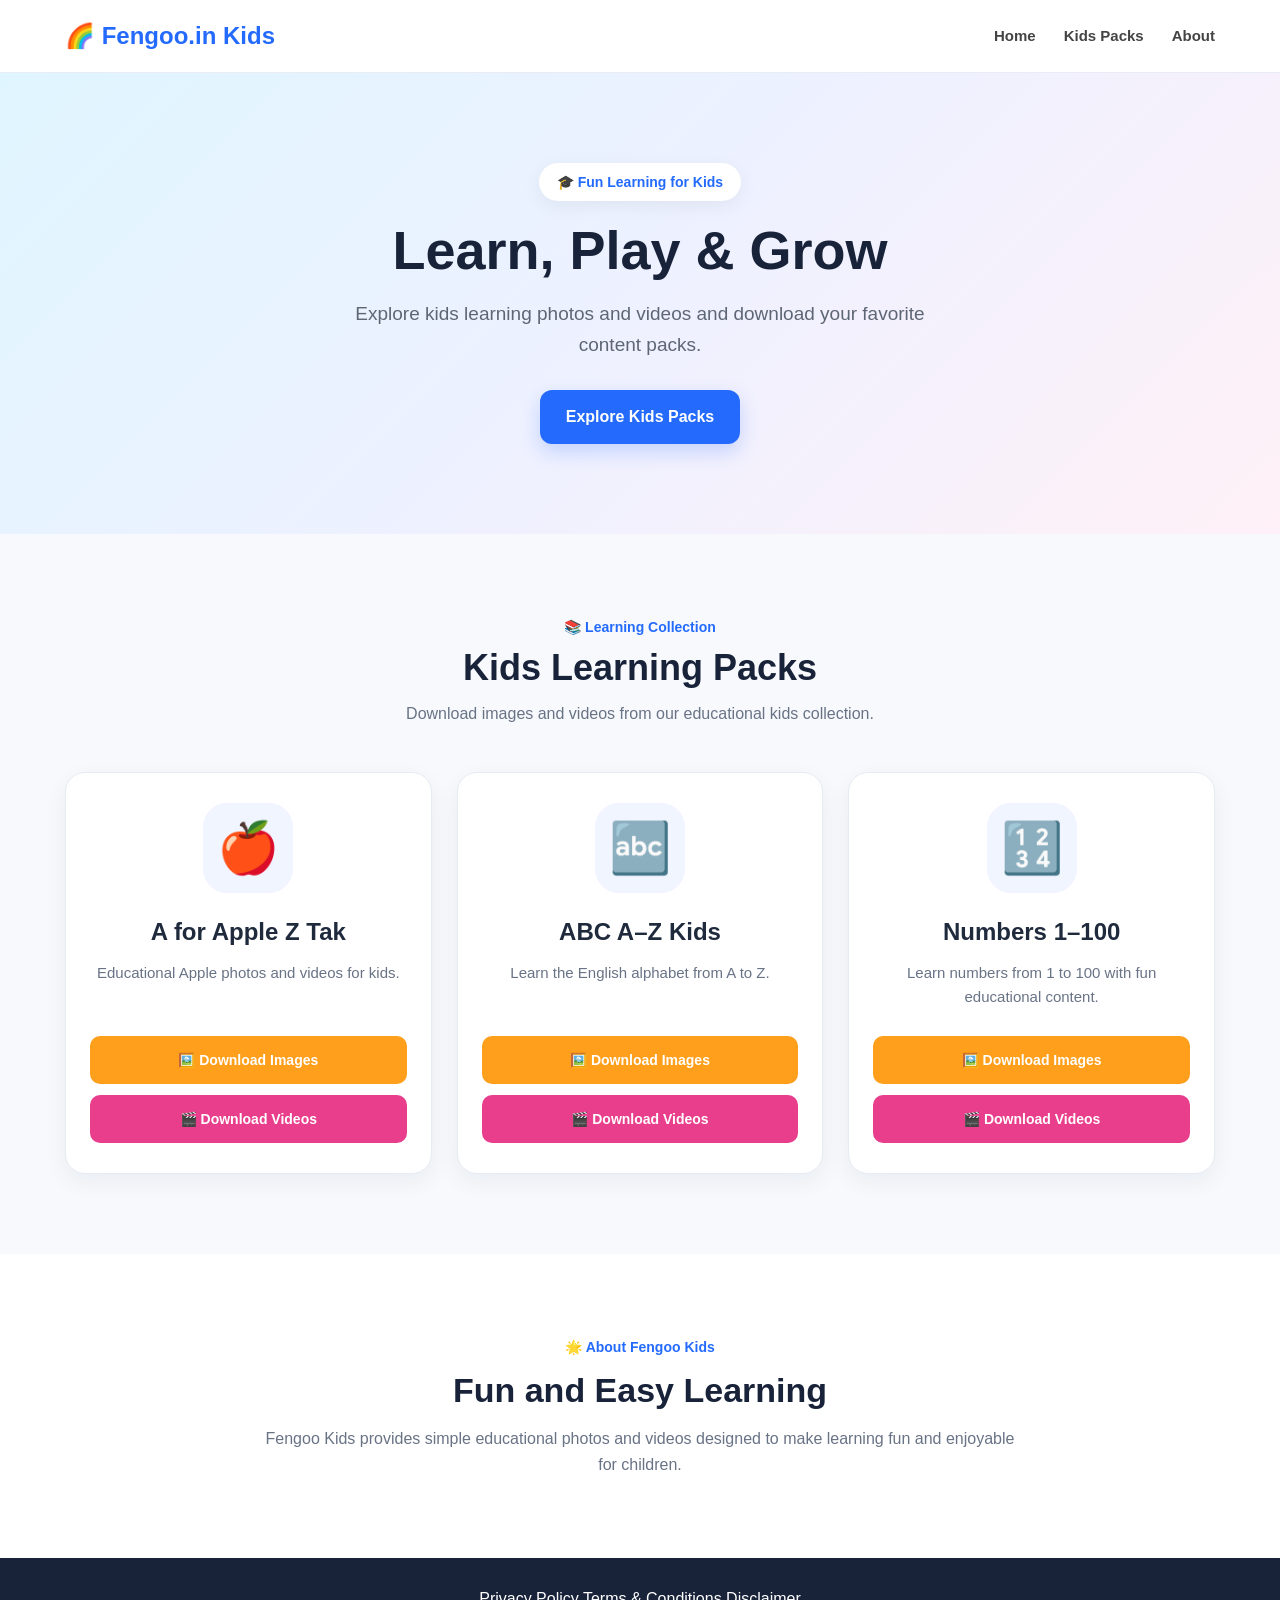
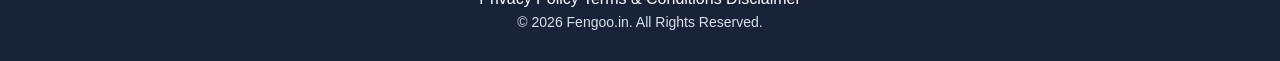
==== index.html @ 62fdd49c "Add files via upload" ====
<!DOCTYPE html>
<html lang="en">
<head>
    <meta charset="UTF-8">
    <meta name="viewport" content="width=device-width, initial-scale=1.0">

    <title>Kids Learning | Fengoo.in</title>

    <meta name="description"
          content="Kids learning photos and videos from Fengoo.in. Download educational image and video packs for kids.">

    <link rel="stylesheet" href="style.css">
    <link rel="icon" href="favicon.ico">
</head>

<body>

    <!-- HEADER -->
    <header class="site-header">
        <div class="container header-content">

            <a href="index.html" class="logo">
                🌈 Fengoo.in Kids
            </a>

            <nav class="navigation">
                <a href="#home">Home</a>
                <a href="#packs">Kids Packs</a>
                <a href="#about">About</a>
            </nav>

        </div>
    </header>


    <!-- HERO -->
    <main>

        <section class="hero" id="home">

            <div class="container hero-content">

                <div class="hero-text">

                    <span class="hero-label">
                        🎓 Fun Learning for Kids
                    </span>

                    <h1>
                        Learn, Play & Grow
                    </h1>

                    <p>
                        Explore kids learning photos and videos
                        and download your favorite content packs.
                    </p>

                    <a href="#packs" class="hero-button">
                        Explore Kids Packs
                    </a>

                </div>

            </div>

        </section>


        <!-- KIDS PACKS -->
        <section class="packs-section" id="packs">

            <div class="container">

                <div class="section-heading">

                    <span>📚 Learning Collection</span>

                    <h2>
                        Kids Learning Packs
                    </h2>

                    <p>
                        Download images and videos from our
                        educational kids collection.
                    </p>

                </div>


                <div class="packs-grid">


                    <!-- A FOR APPLE -->
                    <article class="pack-card">

                        <div class="pack-icon">
                            🍎
                        </div>

                        <div class="pack-content">

                            <h3>
                                A for Apple Z Tak
                            </h3>

                            <p>
                                Educational Apple photos and
                                videos for kids.
                            </p>

                            <div class="pack-buttons">

                                <a
                                    href="A-For-Apple/A-For-Apple-Images.zip"
                                    class="download-button image-button"
                                    download>

                                    🖼️ Download Images

                                </a>

                                <a
                                    href="A-For-Apple/A-For-Apple-Videos.zip"
                                    class="download-button video-button"
                                    download>

                                    🎬 Download Videos

                                </a>

                            </div>

                        </div>

                    </article>


                    <!-- ABC A-Z -->
                    <article class="pack-card">

                        <div class="pack-icon">
                            🔤
                        </div>

                        <div class="pack-content">

                            <h3>
                                ABC A–Z Kids
                            </h3>

                            <p>
                                Learn the English alphabet
                                from A to Z.
                            </p>

                            <div class="pack-buttons">

                                <a
                                    href="ABC-AZ-Kids/ABC-AZ-Images.zip"
                                    class="download-button image-button"
                                    download>

                                    🖼️ Download Images

                                </a>

                                <a
                                    href="ABC-AZ-Kids/ABC-AZ-Videos.zip"
                                    class="download-button video-button"
                                    download>

                                    🎬 Download Videos

                                </a>

                            </div>

                        </div>

                    </article>


                    <!-- NUMBERS -->
                    <article class="pack-card">

                        <div class="pack-icon">
                            🔢
                        </div>

                        <div class="pack-content">

                            <h3>
                                Numbers 1–100
                            </h3>

                            <p>
                                Learn numbers from 1 to 100
                                with fun educational content.
                            </p>

                            <div class="pack-buttons">

                                <a
                                    href="Numbers-1-100-Kids/Numbers-Images.zip"
                                    class="download-button image-button"
                                    download>

                                    🖼️ Download Images

                                </a>

                                <a
                                    href="Numbers-1-100-Kids/Numbers-Videos.zip"
                                    class="download-button video-button"
                                    download>

                                    🎬 Download Videos

                                </a>

                            </div>

                        </div>

                    </article>


                </div>

            </div>

        </section>


        <!-- ABOUT -->
        <section class="about-section" id="about">

            <div class="container about-content">

                <span class="about-label">
                    🌟 About Fengoo Kids
                </span>

                <h2>
                    Fun and Easy Learning
                </h2>

                <p>
                    Fengoo Kids provides simple educational
                    photos and videos designed to make learning
                    fun and enjoyable for children.
                </p>

            </div>

        </section>

    </main>


    <!-- FOOTER -->
    <footer class="site-footer">

        <div class="container footer-content">

            <div class="footer-links">

                <a href="privacy-policy.html">
                    Privacy Policy
                </a>

                <a href="terms-and-conditions.html">
                    Terms & Conditions
                </a>

                <a href="disclaimer.html">
                    Disclaimer
                </a>

            </div>

            <p>
                © 2026 Fengoo.in. All Rights Reserved.
            </p>

        </div>

    </footer>

</body>
</html>
---- style.css ----
/* =========================================
   KIDS LEARNING WEBSITE
   Main Stylesheet
========================================= */


/* =========================================
   RESET
========================================= */

* {
    margin: 0;
    padding: 0;
    box-sizing: border-box;
}

html {
    scroll-behavior: smooth;
}

body {
    font-family: Arial, Helvetica, sans-serif;
    background: #f7f9fc;
    color: #222;
    line-height: 1.6;
}


/* =========================================
   GENERAL
========================================= */

a {
    text-decoration: none;
    color: inherit;
}

img {
    max-width: 100%;
    display: block;
}

.container {
    width: 92%;
    max-width: 1150px;
    margin: 0 auto;
}


/* =========================================
   HEADER
========================================= */

.site-header {
    background: #ffffff;
    border-bottom: 1px solid #e9edf3;
    position: sticky;
    top: 0;
    z-index: 1000;
}

.header-content {
    min-height: 72px;
    display: flex;
    align-items: center;
    justify-content: space-between;
    gap: 25px;
}

.logo {
    font-size: 24px;
    font-weight: 800;
    color: #246bfd;
    white-space: nowrap;
}

.navigation {
    display: flex;
    align-items: center;
    gap: 28px;
}

.navigation a {
    font-size: 15px;
    font-weight: 600;
    color: #444;
    transition: 0.25s ease;
}

.navigation a:hover {
    color: #246bfd;
}


/* =========================================
   HERO
========================================= */

.hero {
    background: linear-gradient(
        135deg,
        #dff5ff,
        #eef1ff,
        #fff1f7
    );
    padding: 90px 0;
    overflow: hidden;
}

.hero-content {
    display: flex;
    align-items: center;
    justify-content: center;
    text-align: center;
}

.hero-text {
    max-width: 750px;
    margin: 0 auto;
}

.hero-label {
    display: inline-block;
    background: #ffffff;
    padding: 8px 18px;
    border-radius: 30px;
    font-size: 14px;
    font-weight: 700;
    color: #246bfd;
    margin-bottom: 18px;
    box-shadow: 0 5px 20px rgba(0, 0, 0, 0.06);
}

.hero h1 {
    font-size: 54px;
    line-height: 1.15;
    margin-bottom: 18px;
    color: #18233a;
}

.hero p {
    max-width: 620px;
    margin: 0 auto 30px;
    font-size: 19px;
    color: #5e6675;
}

.hero-button {
    display: inline-block;
    padding: 14px 26px;
    border-radius: 12px;
    background: #246bfd;
    color: #ffffff;
    font-weight: 700;
    transition: 0.25s ease;
    box-shadow: 0 8px 20px rgba(36, 107, 253, 0.22);
}

.hero-button:hover {
    transform: translateY(-3px);
    box-shadow: 0 12px 25px rgba(36, 107, 253, 0.28);
}


/* =========================================
   PACKS SECTION
========================================= */

.packs-section {
    padding: 80px 0;
    background: #f7f9fc;
}

.section-heading {
    text-align: center;
    max-width: 700px;
    margin: 0 auto 45px;
}

.section-heading span {
    display: inline-block;
    font-size: 14px;
    font-weight: 700;
    color: #246bfd;
    margin-bottom: 8px;
}

.section-heading h2 {
    font-size: 36px;
    line-height: 1.2;
    color: #18233a;
    margin-bottom: 12px;
}

.section-heading p {
    color: #697386;
    font-size: 16px;
}


/* =========================================
   PACK GRID
========================================= */

.packs-grid {
    display: grid;
    grid-template-columns: repeat(3, 1fr);
    gap: 25px;
}


/* =========================================
   PACK CARD
========================================= */

.pack-card {
    background: #ffffff;
    border: 1px solid #e7ebf2;
    border-radius: 20px;
    padding: 30px 24px;
    text-align: center;
    box-shadow: 0 8px 25px rgba(25, 40, 70, 0.06);
    transition: 0.3s ease;
}

.pack-card:hover {
    transform: translateY(-7px);
    box-shadow: 0 15px 35px rgba(25, 40, 70, 0.11);
}

.pack-icon {
    width: 90px;
    height: 90px;
    margin: 0 auto 20px;
    border-radius: 24px;
    display: flex;
    align-items: center;
    justify-content: center;
    font-size: 50px;
    background: #f0f5ff;
}

.pack-content h3 {
    font-size: 24px;
    color: #202a3d;
    margin-bottom: 10px;
}

.pack-content p {
    color: #697386;
    font-size: 15px;
    min-height: 50px;
    margin-bottom: 25px;
}


/* =========================================
   DOWNLOAD BUTTONS
========================================= */

.pack-buttons {
    display: flex;
    flex-direction: column;
    gap: 11px;
}

.download-button {
    display: flex;
    align-items: center;
    justify-content: center;
    min-height: 48px;
    padding: 12px 15px;
    border-radius: 10px;
    color: #ffffff;
    font-size: 14px;
    font-weight: 700;
    transition: 0.25s ease;
}

.image-button {
    background: #ff9f1c;
}

.video-button {
    background: #e83e8c;
}

.download-button:hover {
    transform: translateY(-2px);
    opacity: 0.9;
}

.download-button:active {
    transform: translateY(0);
}


/* =========================================
   ABOUT
========================================= */

.about-section {
    padding: 80px 0;
    background: #ffffff;
}

.about-content {
    max-width: 750px;
    text-align: center;
    margin: 0 auto;
}

.about-label {
    display: inline-block;
    color: #246bfd;
    font-size: 14px;
    font-weight: 700;
    margin-bottom: 10px;
}

.about-content h2 {
    font-size: 34px;
    line-height: 1.25;
    color: #18233a;
    margin-bottom: 15px;
}

.about-content p {
    color: #697386;
    font-size: 16px;
}


/* =========================================
   FOOTER
========================================= */

.site-footer {
    background: #18233a;
    color: #ffffff;
    padding: 28px 0;
}

.footer-content {
    text-align: center;
}

.footer-content p {
    font-size: 14px;
    color: #d9dfeb;
}


/* =========================================
   TABLET
========================================= */

@media (max-width: 900px) {

    .packs-grid {
        grid-template-columns: repeat(2, 1fr);
    }

    .hero {
        padding: 75px 0;
    }

    .hero h1 {
        font-size: 46px;
    }

}


/* =========================================
   MOBILE
========================================= */

@media (max-width: 650px) {

    .header-content {
        min-height: 65px;
    }

    .logo {
        font-size: 21px;
    }

    .navigation {
        gap: 14px;
    }

    .navigation a {
        font-size: 13px;
    }

    .hero {
        padding: 65px 0;
    }

    .hero h1 {
        font-size: 38px;
    }

    .hero p {
        font-size: 16px;
    }

    .section-heading h2 {
        font-size: 30px;
    }

    .packs-grid {
        grid-template-columns: 1fr;
    }

    .pack-card {
        padding: 28px 20px;
    }

    .about-content h2 {
        font-size: 29px;
    }

}


/* =========================================
   SMALL MOBILE
========================================= */

@media (max-width: 400px) {

    .container {
        width: 94%;
    }

    .header-content {
        flex-direction: column;
        justify-content: center;
        gap: 5px;
        padding: 12px 0;
    }

    .navigation {
        gap: 18px;
    }

    .hero h1 {
        font-size: 33px;
    }

    .hero-button {
        width: 100%;
    }

    .packs-section {
        padding: 60px 0;
    }

}
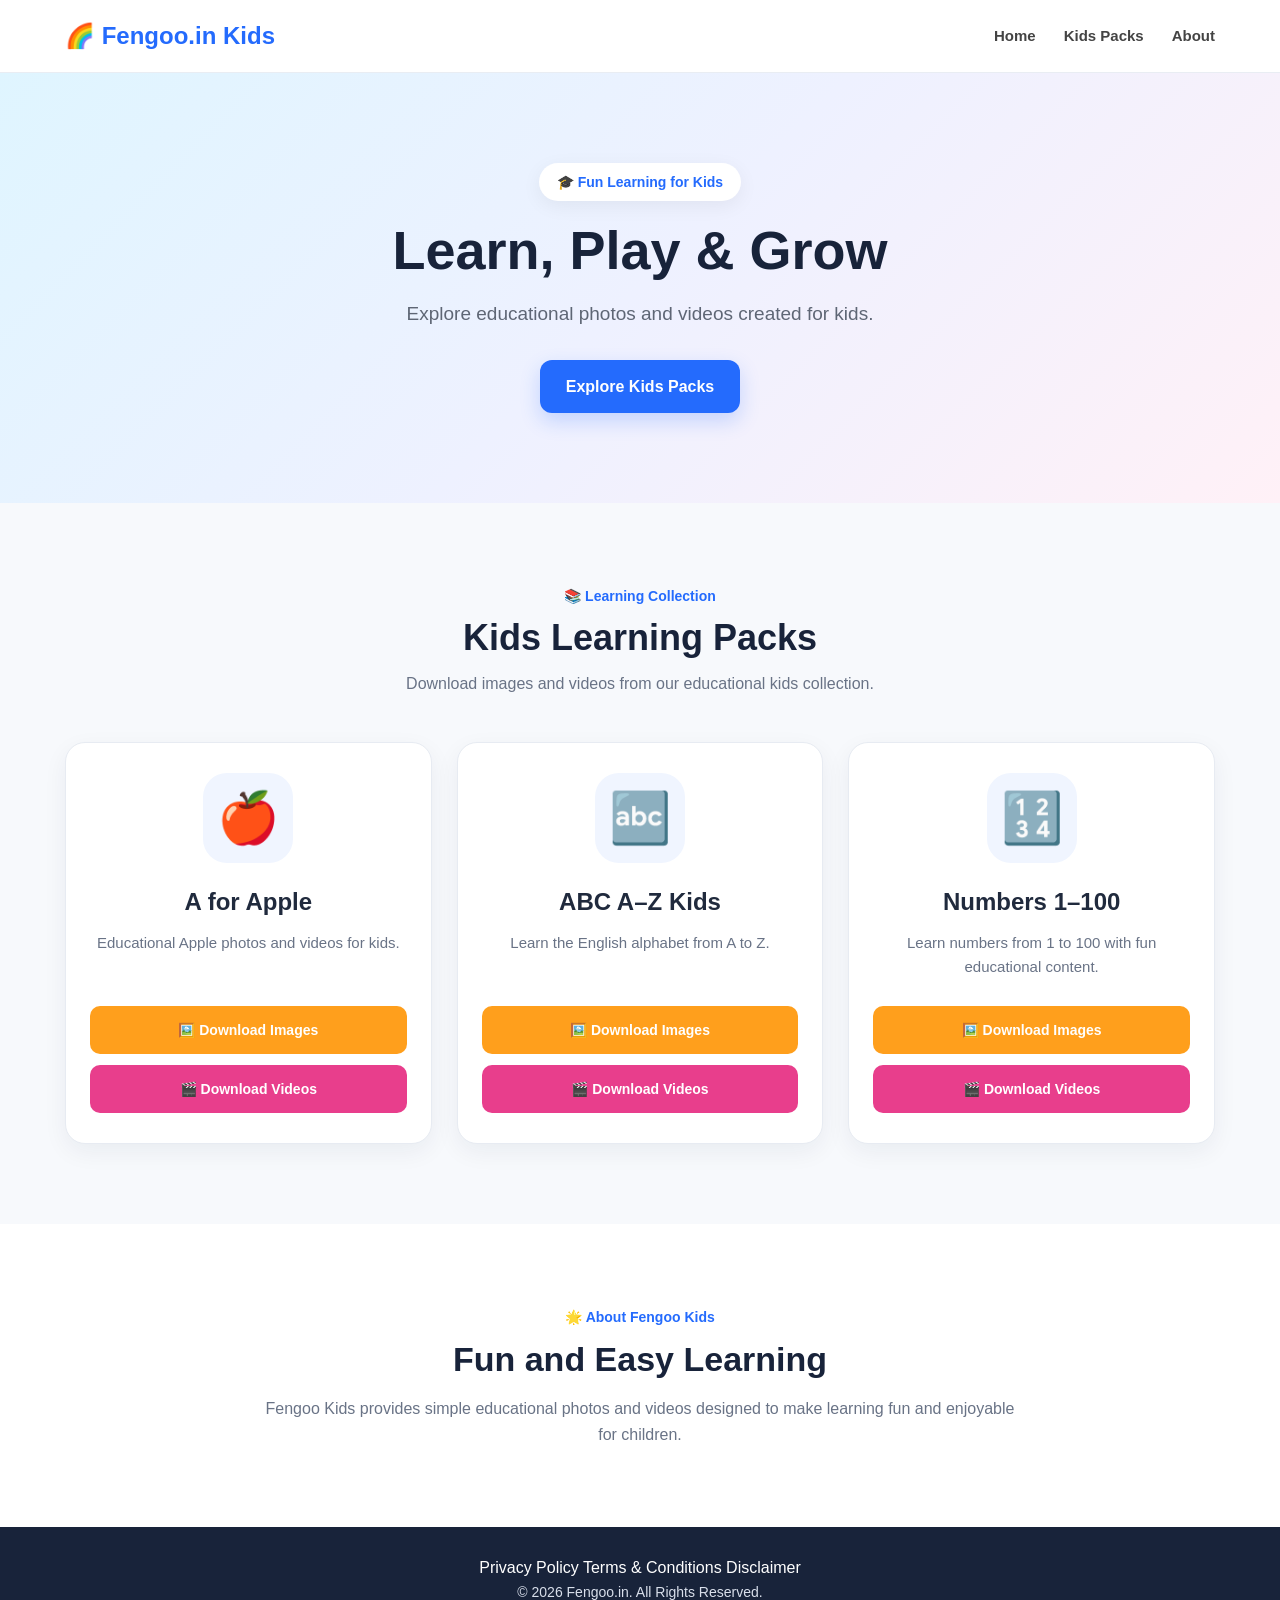
==== commit 06ab80ed: "Update index.html" ====
--- a/index.html
+++ b/index.html
@@ -4,10 +4,12 @@
     <meta charset="UTF-8">
     <meta name="viewport" content="width=device-width, initial-scale=1.0">
 
-    <title>Kids Learning | Fengoo.in</title>
+    <title>Fengoo.in Kids - Learning Photos & Videos</title>
 
     <meta name="description"
-          content="Kids learning photos and videos from Fengoo.in. Download educational image and video packs for kids.">
+          content="Fengoo.in Kids provides educational photos and videos for children. Explore A for Apple, ABC A-Z and Numbers 1-100 learning packs.">
+
+    <meta name="robots" content="index, follow">
 
     <link rel="stylesheet" href="style.css">
     <link rel="icon" href="favicon.ico">
@@ -15,277 +17,257 @@
 
 <body>
 
-    <!-- HEADER -->
-    <header class="site-header">
-        <div class="container header-content">
-
-            <a href="index.html" class="logo">
-                🌈 Fengoo.in Kids
-            </a>
-
-            <nav class="navigation">
-                <a href="#home">Home</a>
-                <a href="#packs">Kids Packs</a>
-                <a href="#about">About</a>
-            </nav>
-
-        </div>
-    </header>
-
-
-    <!-- HERO -->
-    <main>
-
-        <section class="hero" id="home">
-
-            <div class="container hero-content">
-
-                <div class="hero-text">
-
-                    <span class="hero-label">
-                        🎓 Fun Learning for Kids
-                    </span>
-
-                    <h1>
-                        Learn, Play & Grow
-                    </h1>
+<header class="site-header">
+    <div class="container header-content">
+
+        <a href="index.html" class="logo">
+            🌈 Fengoo.in Kids
+        </a>
+
+        <nav class="navigation">
+            <a href="#home">Home</a>
+            <a href="#packs">Kids Packs</a>
+            <a href="#about">About</a>
+        </nav>
+
+    </div>
+</header>
+
+
+<main>
+
+<section class="hero" id="home">
+
+    <div class="container hero-content">
+
+        <div class="hero-text">
+
+            <span class="hero-label">
+                🎓 Fun Learning for Kids
+            </span>
+
+            <h1>
+                Learn, Play & Grow
+            </h1>
+
+            <p>
+                Explore educational photos and videos
+                created for kids.
+            </p>
+
+            <a href="#packs" class="hero-button">
+                Explore Kids Packs
+            </a>
+
+        </div>
+
+    </div>
+
+</section>
+
+
+<section class="packs-section" id="packs">
+
+    <div class="container">
+
+        <div class="section-heading">
+
+            <span>📚 Learning Collection</span>
+
+            <h2>
+                Kids Learning Packs
+            </h2>
+
+            <p>
+                Download images and videos from our
+                educational kids collection.
+            </p>
+
+        </div>
+
+
+        <div class="packs-grid">
+
+
+            <!-- A FOR APPLE -->
+
+            <article class="pack-card">
+
+                <div class="pack-icon">
+                    🍎
+                </div>
+
+                <div class="pack-content">
+
+                    <h3>A for Apple</h3>
 
                     <p>
-                        Explore kids learning photos and videos
-                        and download your favorite content packs.
+                        Educational Apple photos and
+                        videos for kids.
                     </p>
 
-                    <a href="#packs" class="hero-button">
-                        Explore Kids Packs
-                    </a>
-
-                </div>
-
-            </div>
-
-        </section>
-
-
-        <!-- KIDS PACKS -->
-        <section class="packs-section" id="packs">
-
-            <div class="container">
-
-                <div class="section-heading">
-
-                    <span>📚 Learning Collection</span>
-
-                    <h2>
-                        Kids Learning Packs
-                    </h2>
+                    <div class="pack-buttons">
+
+                        <a
+                            href="A-For-Apple/A-For-Apple-Images.zip"
+                            class="download-button image-button"
+                            download>
+                            🖼️ Download Images
+                        </a>
+
+                        <a
+                            href="A-For-Apple/A-For-Apple-Videos.zip"
+                            class="download-button video-button"
+                            download>
+                            🎬 Download Videos
+                        </a>
+
+                    </div>
+
+                </div>
+
+            </article>
+
+
+            <!-- ABC A-Z -->
+
+            <article class="pack-card">
+
+                <div class="pack-icon">
+                    🔤
+                </div>
+
+                <div class="pack-content">
+
+                    <h3>ABC A–Z Kids</h3>
 
                     <p>
-                        Download images and videos from our
-                        educational kids collection.
+                        Learn the English alphabet
+                        from A to Z.
                     </p>
 
-                </div>
-
-
-                <div class="packs-grid">
-
-
-                    <!-- A FOR APPLE -->
-                    <article class="pack-card">
-
-                        <div class="pack-icon">
-                            🍎
-                        </div>
-
-                        <div class="pack-content">
-
-                            <h3>
-                                A for Apple Z Tak
-                            </h3>
-
-                            <p>
-                                Educational Apple photos and
-                                videos for kids.
-                            </p>
-
-                            <div class="pack-buttons">
-
-                                <a
-                                    href="A-For-Apple/A-For-Apple-Images.zip"
-                                    class="download-button image-button"
-                                    download>
-
-                                    🖼️ Download Images
-
-                                </a>
-
-                                <a
-                                    href="A-For-Apple/A-For-Apple-Videos.zip"
-                                    class="download-button video-button"
-                                    download>
-
-                                    🎬 Download Videos
-
-                                </a>
-
-                            </div>
-
-                        </div>
-
-                    </article>
-
-
-                    <!-- ABC A-Z -->
-                    <article class="pack-card">
-
-                        <div class="pack-icon">
-                            🔤
-                        </div>
-
-                        <div class="pack-content">
-
-                            <h3>
-                                ABC A–Z Kids
-                            </h3>
-
-                            <p>
-                                Learn the English alphabet
-                                from A to Z.
-                            </p>
-
-                            <div class="pack-buttons">
-
-                                <a
-                                    href="ABC-AZ-Kids/ABC-AZ-Images.zip"
-                                    class="download-button image-button"
-                                    download>
-
-                                    🖼️ Download Images
-
-                                </a>
-
-                                <a
-                                    href="ABC-AZ-Kids/ABC-AZ-Videos.zip"
-                                    class="download-button video-button"
-                                    download>
-
-                                    🎬 Download Videos
-
-                                </a>
-
-                            </div>
-
-                        </div>
-
-                    </article>
-
-
-                    <!-- NUMBERS -->
-                    <article class="pack-card">
-
-                        <div class="pack-icon">
-                            🔢
-                        </div>
-
-                        <div class="pack-content">
-
-                            <h3>
-                                Numbers 1–100
-                            </h3>
-
-                            <p>
-                                Learn numbers from 1 to 100
-                                with fun educational content.
-                            </p>
-
-                            <div class="pack-buttons">
-
-                                <a
-                                    href="Numbers-1-100-Kids/Numbers-Images.zip"
-                                    class="download-button image-button"
-                                    download>
-
-                                    🖼️ Download Images
-
-                                </a>
-
-                                <a
-                                    href="Numbers-1-100-Kids/Numbers-Videos.zip"
-                                    class="download-button video-button"
-                                    download>
-
-                                    🎬 Download Videos
-
-                                </a>
-
-                            </div>
-
-                        </div>
-
-                    </article>
-
-
-                </div>
-
-            </div>
-
-        </section>
-
-
-        <!-- ABOUT -->
-        <section class="about-section" id="about">
-
-            <div class="container about-content">
-
-                <span class="about-label">
-                    🌟 About Fengoo Kids
-                </span>
-
-                <h2>
-                    Fun and Easy Learning
-                </h2>
-
-                <p>
-                    Fengoo Kids provides simple educational
-                    photos and videos designed to make learning
-                    fun and enjoyable for children.
-                </p>
-
-            </div>
-
-        </section>
-
-    </main>
-
-
-    <!-- FOOTER -->
-    <footer class="site-footer">
-
-        <div class="container footer-content">
-
-            <div class="footer-links">
-
-                <a href="privacy-policy.html">
-                    Privacy Policy
-                </a>
-
-                <a href="terms-and-conditions.html">
-                    Terms & Conditions
-                </a>
-
-                <a href="disclaimer.html">
-                    Disclaimer
-                </a>
-
-            </div>
-
-            <p>
-                © 2026 Fengoo.in. All Rights Reserved.
-            </p>
-
-        </div>
-
-    </footer>
+                    <div class="pack-buttons">
+
+                        <a
+                            href="ABC-AZ-Kids/ABC-AZ-Images.zip"
+                            class="download-button image-button"
+                            download>
+                            🖼️ Download Images
+                        </a>
+
+                        <a
+                            href="ABC-AZ-Kids/ABC-AZ-Videos.zip"
+                            class="download-button video-button"
+                            download>
+                            🎬 Download Videos
+                        </a>
+
+                    </div>
+
+                </div>
+
+            </article>
+
+
+            <!-- NUMBERS -->
+
+            <article class="pack-card">
+
+                <div class="pack-icon">
+                    🔢
+                </div>
+
+                <div class="pack-content">
+
+                    <h3>Numbers 1–100</h3>
+
+                    <p>
+                        Learn numbers from 1 to 100
+                        with fun educational content.
+                    </p>
+
+                    <div class="pack-buttons">
+
+                        <a
+                            href="Numbers-1-100-Kids/Numbers-Images.zip"
+                            class="download-button image-button"
+                            download>
+                            🖼️ Download Images
+                        </a>
+
+                        <a
+                            href="Numbers-1-100-Kids/Numbers-Videos.zip"
+                            class="download-button video-button"
+                            download>
+                            🎬 Download Videos
+                        </a>
+
+                    </div>
+
+                </div>
+
+            </article>
+
+
+        </div>
+
+    </div>
+
+</section>
+
+
+<section class="about-section" id="about">
+
+    <div class="container about-content">
+
+        <span class="about-label">
+            🌟 About Fengoo Kids
+        </span>
+
+        <h2>
+            Fun and Easy Learning
+        </h2>
+
+        <p>
+            Fengoo Kids provides simple educational
+            photos and videos designed to make learning
+            fun and enjoyable for children.
+        </p>
+
+    </div>
+
+</section>
+
+</main>
+
+
+<footer class="site-footer">
+
+    <div class="container footer-content">
+
+        <div class="footer-links">
+
+            <a href="privacy-policy.html">
+                Privacy Policy
+            </a>
+
+            <a href="terms-and-conditions.html">
+                Terms & Conditions
+            </a>
+
+            <a href="disclaimer.html">
+                Disclaimer
+            </a>
+
+        </div>
+
+        <p>
+            © 2026 Fengoo.in. All Rights Reserved.
+        </p>
+
+    </div>
+
+</footer>
 
 </body>
-</html>+</html>
